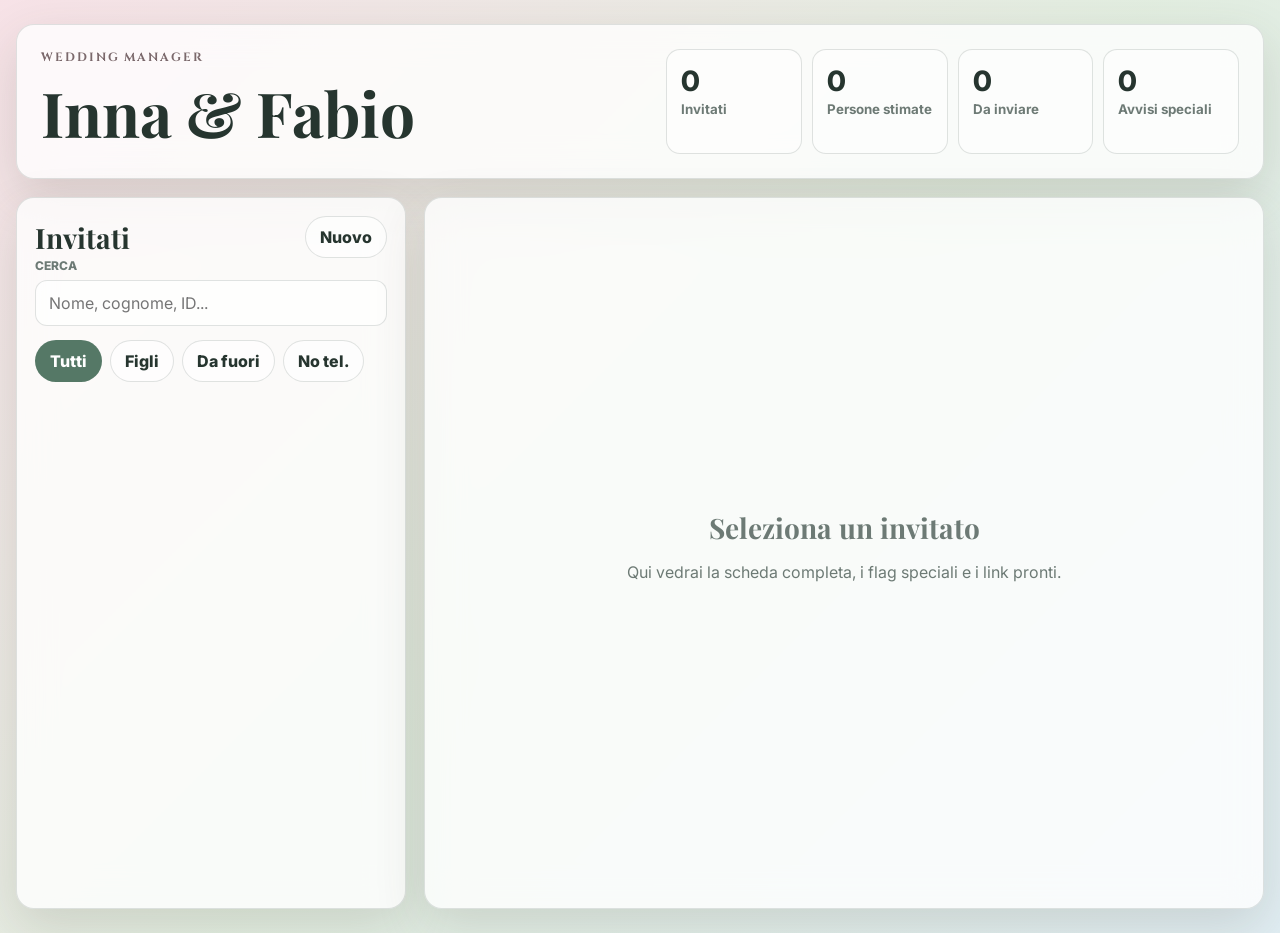
==== manager.html @ 16d44a36 "Add files via upload" ====
<!DOCTYPE html>
<html lang="it">
<head>
  <meta charset="UTF-8">
  <meta name="viewport" content="width=device-width, initial-scale=1.0">
  <title>Wedding Manager</title>
  <meta name="theme-color" content="#f6dfe6">
  <meta name="apple-mobile-web-app-capable" content="yes">
  <meta name="apple-mobile-web-app-title" content="Wedding Manager">
  <link rel="manifest" href="manager.webmanifest">
  <link rel="apple-touch-icon" href="manager/icons/icon-192.png">
  <link href="https://fonts.googleapis.com/css2?family=Cinzel:wght@500;600;700&family=Inter:wght@400;500;600;700&family=Playfair+Display:wght@700;800&display=swap" rel="stylesheet">
  <link rel="stylesheet" href="manager/manager.css?v=6">
</head>
<body>
  <main class="manager-shell">
    <section class="topbar" aria-label="Riepilogo">
      <div>
        <p class="eyebrow">Wedding Manager</p>
        <h1>Inna & Fabio</h1>
      </div>
      <div class="summary-grid">
        <article>
          <span id="metric-total">0</span>
          <small>Invitati</small>
        </article>
        <article>
          <span id="metric-people">0</span>
          <small>Persone stimate</small>
        </article>
        <article>
          <span id="metric-to-send">0</span>
          <small>Da inviare</small>
        </article>
        <article>
          <span id="metric-flags">0</span>
          <small>Avvisi speciali</small>
        </article>
      </div>
    </section>

    <section class="workspace">
      <aside class="guest-list-panel" aria-label="Lista invitati">
        <div class="panel-heading">
          <h2>Invitati</h2>
          <button type="button" class="soft-button" id="add-guest-button">Nuovo</button>
        </div>

        <label class="search-field">
          <span>Cerca</span>
          <input id="search-input" type="search" placeholder="Nome, cognome, ID...">
        </label>

        <div class="filter-row" aria-label="Filtri">
          <button type="button" class="filter-pill active" data-filter="all">Tutti</button>
          <button type="button" class="filter-pill" data-filter="children">Figli</button>
          <button type="button" class="filter-pill" data-filter="travel">Da fuori</button>
          <button type="button" class="filter-pill" data-filter="missing-phone">No tel.</button>
        </div>

        <div id="guest-list" class="guest-list"></div>
      </aside>

      <section class="editor-panel" aria-label="Scheda invitato">
        <div class="empty-state" id="empty-state">
          <h2>Seleziona un invitato</h2>
          <p>Qui vedrai la scheda completa, i flag speciali e i link pronti.</p>
        </div>

        <form id="guest-form" class="guest-form hidden">
          <div class="editor-head">
            <div>
              <p class="eyebrow" id="guest-id-label">ID</p>
              <h2 id="guest-title">Invitato</h2>
            </div>
            <div class="head-actions">
              <span class="save-status" id="save-status">Salvato in locale</span>
              <button type="button" class="soft-button" id="export-backup-button">Esporta backup</button>
              <button type="button" class="soft-button" id="import-backup-button">Importa backup</button>
              <input class="hidden-file-input" id="import-backup-input" type="file" accept="application/json,.json">
              <button type="button" class="soft-button" id="copy-link-button">Copia link</button>
              <button type="button" class="danger-button" id="delete-guest-button">Elimina</button>
              <button type="button" class="primary-button" id="save-button">Salva</button>
            </div>
          </div>

          <div class="form-grid">
            <div class="field-pair">
              <label>
                <span>Nome</span>
                <input name="name" autocomplete="off">
              </label>

              <label>
                <span>Cognome</span>
                <input name="surname" autocomplete="off">
              </label>
            </div>

            <label>
              <span>Lingua</span>
              <select name="language">
                <option>Italiano</option>
                <option>English</option>
                <option>Українська</option>
              </select>
            </label>

            <label>
              <span>Appartenenza</span>
              <select name="side">
                <option>Fabio</option>
                <option>Inna</option>
                <option>Entrambi</option>
              </select>
            </label>

            <label>
              <span>Parentela / gruppo</span>
              <select name="relation" id="relation-select"></select>
            </label>

            <label class="phone-field">
              <span>Telefono</span>
              <div class="phone-combo">
                <select name="phonePrefix" id="phone-prefix-select" aria-label="Prefisso telefonico"></select>
                <input name="phoneNumber" inputmode="tel" placeholder="3331234567">
              </div>
            </label>

            <label>
              <span>Email <em>opzionale</em></span>
              <input name="email" type="email" autocomplete="email" placeholder="nome@email.com">
            </label>

            <div class="companion-picker">
              <span>Accompagnatori</span>
              <div class="companion-options">
                <label>
                  <input type="checkbox" name="companionHusband">
                  <span>Marito</span>
                </label>
                <label>
                  <input type="checkbox" name="companionWife">
                  <span>Moglie</span>
                </label>
                <label>
                  <input type="checkbox" name="companionChild1">
                  <span>Figlio/a</span>
                </label>
                <label>
                  <input type="checkbox" name="companionChild2">
                  <span>Figlio/a</span>
                </label>
                <label>
                  <input type="checkbox" name="companionChild3">
                  <span>Figlio/a</span>
                </label>
              </div>
            </div>

            <label>
              <span>Tavolo</span>
              <input name="table" autocomplete="off">
            </label>

            <label>
              <span>Stato invio</span>
              <select name="sendStatus">
                <option>Da inviare</option>
                <option>Inviato</option>
                <option>Sollecitare</option>
                <option>Non inviare</option>
              </select>
            </label>

            <label>
              <span>RSVP</span>
              <select name="rsvpStatus">
                <option>In attesa</option>
                <option>Sì</option>
                <option>No</option>
              </select>
            </label>
          </div>

          <div class="toggle-grid">
            <label class="switch-card">
              <input type="checkbox" name="hasChildren">
              <span>
                <strong>Ha figli?</strong>
                <small>Mostra avviso adults-only nella sezione RSVP.</small>
              </span>
            </label>

            <label class="switch-card">
              <input type="checkbox" name="travelsFromAway">
              <span>
                <strong>Ospite da fuori?</strong>
                <small>Mostra avviso presenza/regalo nella sezione Un pensiero.</small>
              </span>
            </label>
          </div>

          <label class="notes-field">
            <span>Note interne</span>
            <textarea name="notes" rows="3"></textarea>
          </label>

          <div class="link-box">
            <div>
              <span>Link invito personale</span>
              <a id="invite-link" target="_blank" rel="noopener noreferrer"></a>
            </div>
            <button type="button" class="soft-button" id="open-invite-button">Apri</button>
          </div>

          <div class="message-box">
            <div class="message-head">
              <span>Frase WhatsApp</span>
              <button type="button" class="soft-button" id="copy-message-button">Copia frase</button>
            </div>
            <textarea id="whatsapp-message" rows="5" readonly></textarea>
          </div>
        </form>
      </section>
    </section>
  </main>

  <script src="manager/manager-data.js?v=1"></script>
  <script src="manager/phone-prefixes.js?v=1"></script>
  <script src="manager/manager.js?v=8"></script>
  <script>
    if ("serviceWorker" in navigator) {
      window.addEventListener("load", () => {
        navigator.serviceWorker.register("manager-sw.js").catch(() => {});
      });
    }
  </script>
</body>
</html>
---- manager/manager.css ----
:root {
  --ink: #26352f;
  --muted: #6d7a75;
  --line: rgba(67, 83, 77, 0.16);
  --rose: #f6dfe6;
  --sage: #dcebdd;
  --sky: #dcecf4;
  --cream: #fffaf0;
  --white: rgba(255, 255, 255, 0.78);
  --shadow: 0 18px 50px rgba(72, 67, 54, 0.16);
}

* {
  box-sizing: border-box;
}

body {
  margin: 0;
  min-height: 100vh;
  color: var(--ink);
  font-family: "Inter", system-ui, sans-serif;
  background:
    linear-gradient(135deg, rgba(246, 223, 230, 0.88), rgba(220, 235, 221, 0.82) 52%, rgba(220, 236, 244, 0.86)),
    var(--cream);
}

button,
input,
select,
textarea {
  font: inherit;
}

button {
  cursor: pointer;
}

.manager-shell {
  width: min(1480px, calc(100% - 32px));
  margin: 0 auto;
  padding: 24px 0;
}

.topbar {
  display: grid;
  grid-template-columns: 1fr minmax(520px, 0.95fr);
  gap: 22px;
  align-items: stretch;
  margin-bottom: 18px;
}

.topbar,
.guest-list-panel,
.editor-panel {
  border: 1px solid var(--line);
  background: var(--white);
  box-shadow: var(--shadow);
  backdrop-filter: blur(18px);
}

.topbar {
  border-radius: 18px;
  padding: 24px;
}

.eyebrow {
  margin: 0 0 6px;
  color: #7b696c;
  font-family: "Cinzel", serif;
  font-size: 12px;
  font-weight: 700;
  letter-spacing: 0.16em;
  text-transform: uppercase;
}

h1,
h2 {
  margin: 0;
  font-family: "Playfair Display", serif;
}

h1 {
  font-size: clamp(34px, 5vw, 62px);
}

h2 {
  font-size: 28px;
}

.summary-grid {
  display: grid;
  grid-template-columns: repeat(4, minmax(0, 1fr));
  gap: 10px;
}

.summary-grid article {
  min-height: 88px;
  padding: 14px;
  border: 1px solid var(--line);
  border-radius: 14px;
  background: rgba(255,255,255,0.48);
}

.summary-grid span {
  display: block;
  font-size: 28px;
  font-weight: 800;
}

.summary-grid small {
  color: var(--muted);
  font-weight: 700;
}

.workspace {
  display: grid;
  grid-template-columns: minmax(320px, 390px) 1fr;
  gap: 18px;
  min-height: calc(100vh - 188px);
}

.guest-list-panel,
.editor-panel {
  border-radius: 18px;
  overflow: hidden;
}

.guest-list-panel {
  padding: 18px;
}

.panel-heading,
.editor-head,
.message-head,
.head-actions {
  display: flex;
  align-items: center;
  justify-content: space-between;
  gap: 12px;
}

.search-field,
.guest-form label {
  display: grid;
  gap: 7px;
}

.search-field span,
.guest-form label span,
.companion-picker > span,
.link-box span,
.message-head span {
  color: var(--muted);
  font-size: 12px;
  font-weight: 800;
  text-transform: uppercase;
}

input,
select,
textarea {
  width: 100%;
  border: 1px solid var(--line);
  border-radius: 12px;
  padding: 12px 13px;
  color: var(--ink);
  background: rgba(255,255,255,0.68);
  outline: none;
}

textarea {
  resize: vertical;
}

input:focus,
select:focus,
textarea:focus {
  border-color: rgba(63, 112, 91, 0.48);
  box-shadow: 0 0 0 4px rgba(119, 164, 139, 0.15);
}

.filter-row {
  display: flex;
  gap: 8px;
  flex-wrap: wrap;
  margin: 14px 0;
}

.filter-pill,
.soft-button,
.primary-button,
.danger-button {
  border: 1px solid var(--line);
  border-radius: 999px;
  padding: 10px 14px;
  font-weight: 800;
}

.filter-pill,
.soft-button,
.danger-button {
  color: var(--ink);
  background: rgba(255,255,255,0.58);
}

.filter-pill.active,
.primary-button {
  border-color: transparent;
  color: #fff;
  background: #557866;
}

.save-status {
  align-self: center;
  color: #557866;
  font-size: 12px;
  font-weight: 900;
  white-space: nowrap;
  transition: opacity 0.2s ease, transform 0.2s ease;
}

.save-status.flash {
  transform: translateY(-1px);
  color: #8b5b68;
}

.danger-button {
  color: #8b3d4d;
  background: rgba(246, 223, 230, 0.68);
}

.guest-list {
  display: grid;
  gap: 9px;
  max-height: calc(100vh - 330px);
  overflow: auto;
  padding-right: 4px;
}

.guest-row {
  display: grid;
  grid-template-columns: 1fr auto;
  gap: 10px;
  width: 100%;
  padding: 13px;
  border: 1px solid var(--line);
  border-radius: 14px;
  text-align: left;
  background: rgba(255,255,255,0.54);
  transition: transform 0.16s ease, border-color 0.16s ease, box-shadow 0.16s ease;
}

.guest-row.side-fabio {
  background: rgba(220, 236, 244, 0.84);
}

.guest-row.side-inna {
  background: rgba(246, 223, 230, 0.84);
}

.guest-row.side-both {
  background: rgba(250, 239, 188, 0.86);
}

.guest-row:hover {
  transform: translateY(-1px);
}

.guest-row.active {
  border-color: rgba(85, 120, 102, 0.72);
  box-shadow: inset 0 0 0 2px rgba(85, 120, 102, 0.18), 0 10px 28px rgba(72, 67, 54, 0.12);
}

.guest-row strong {
  display: block;
  margin-bottom: 3px;
}

.guest-row small {
  color: var(--muted);
}

.badge-stack {
  display: flex;
  gap: 5px;
  align-items: start;
}

.badge {
  border-radius: 999px;
  padding: 4px 7px;
  font-size: 11px;
  font-weight: 900;
  background: var(--sky);
}

.badge.warn {
  background: var(--rose);
}

.badge.travel {
  background: var(--sage);
}

.editor-panel {
  padding: 22px;
}

.empty-state {
  min-height: 100%;
  display: grid;
  place-content: center;
  text-align: center;
  color: var(--muted);
}

.hidden {
  display: none !important;
}

.hidden-file-input {
  position: absolute;
  width: 1px;
  height: 1px;
  opacity: 0;
  pointer-events: none;
}

.guest-form {
  display: grid;
  gap: 18px;
}

.editor-head {
  padding-bottom: 16px;
  border-bottom: 1px solid var(--line);
}

.form-grid {
  display: grid;
  grid-template-columns: repeat(2, minmax(0, 1fr));
  gap: 14px;
}

.field-pair {
  grid-column: 1 / -1;
  display: grid;
  grid-template-columns: repeat(2, minmax(0, 1fr));
  gap: 14px;
}

.phone-combo {
  display: grid;
  grid-template-columns: minmax(165px, 0.72fr) minmax(0, 1fr);
  gap: 9px;
}

.companion-picker {
  grid-column: 1 / -1;
  display: grid;
  gap: 9px;
}

.companion-options {
  display: grid;
  grid-template-columns: repeat(5, minmax(116px, 1fr));
  gap: 9px;
}

.companion-options label {
  display: flex;
  align-items: center;
  gap: 9px;
  min-height: 48px;
  padding: 11px 12px;
  border: 1px solid var(--line);
  border-radius: 12px;
  background: rgba(255,255,255,0.58);
}

.companion-options input {
  width: 18px;
  height: 18px;
  accent-color: #557866;
}

.companion-options label span {
  color: var(--ink);
  font-size: 14px;
  font-weight: 800;
  text-transform: none;
}

.guest-form label em {
  color: #9a908c;
  font-style: normal;
  font-weight: 700;
  text-transform: none;
}

.toggle-grid {
  display: grid;
  grid-template-columns: repeat(2, minmax(0, 1fr));
  gap: 14px;
}

.switch-card {
  grid-template-columns: auto 1fr;
  align-items: center;
  padding: 14px;
  border: 1px solid var(--line);
  border-radius: 14px;
  background: rgba(255,255,255,0.54);
}

.switch-card input {
  width: 22px;
  height: 22px;
}

.switch-card strong {
  display: block;
  margin-bottom: 4px;
}

.switch-card small {
  color: var(--muted);
}

.notes-field {
  display: grid;
}

.link-box,
.message-box {
  border: 1px solid var(--line);
  border-radius: 16px;
  padding: 16px;
  background: rgba(255,255,255,0.48);
}

.link-box {
  display: grid;
  grid-template-columns: 1fr auto;
  align-items: center;
  gap: 12px;
}

.link-box a {
  display: block;
  max-width: 100%;
  margin-top: 5px;
  color: #355f4b;
  overflow-wrap: anywhere;
  font-weight: 700;
}

#whatsapp-message {
  margin-top: 10px;
  min-height: 132px;
}

@media (max-width: 980px) {
  .topbar,
  .workspace {
    grid-template-columns: 1fr;
  }

  .summary-grid {
    grid-template-columns: repeat(2, minmax(0, 1fr));
  }

  .guest-list {
    max-height: 360px;
  }
}

@media (max-width: 620px) {
  .manager-shell {
    width: min(100% - 18px, 1480px);
    padding: 10px 0;
  }

  .topbar,
  .guest-list-panel,
  .editor-panel {
    border-radius: 14px;
  }

  .topbar {
    padding: 18px;
  }

  .form-grid,
  .toggle-grid,
  .field-pair,
  .phone-combo,
  .companion-options {
    grid-template-columns: 1fr;
  }

  .editor-head,
  .head-actions {
    align-items: stretch;
    flex-direction: column;
  }

  .link-box {
    grid-template-columns: 1fr;
  }
}
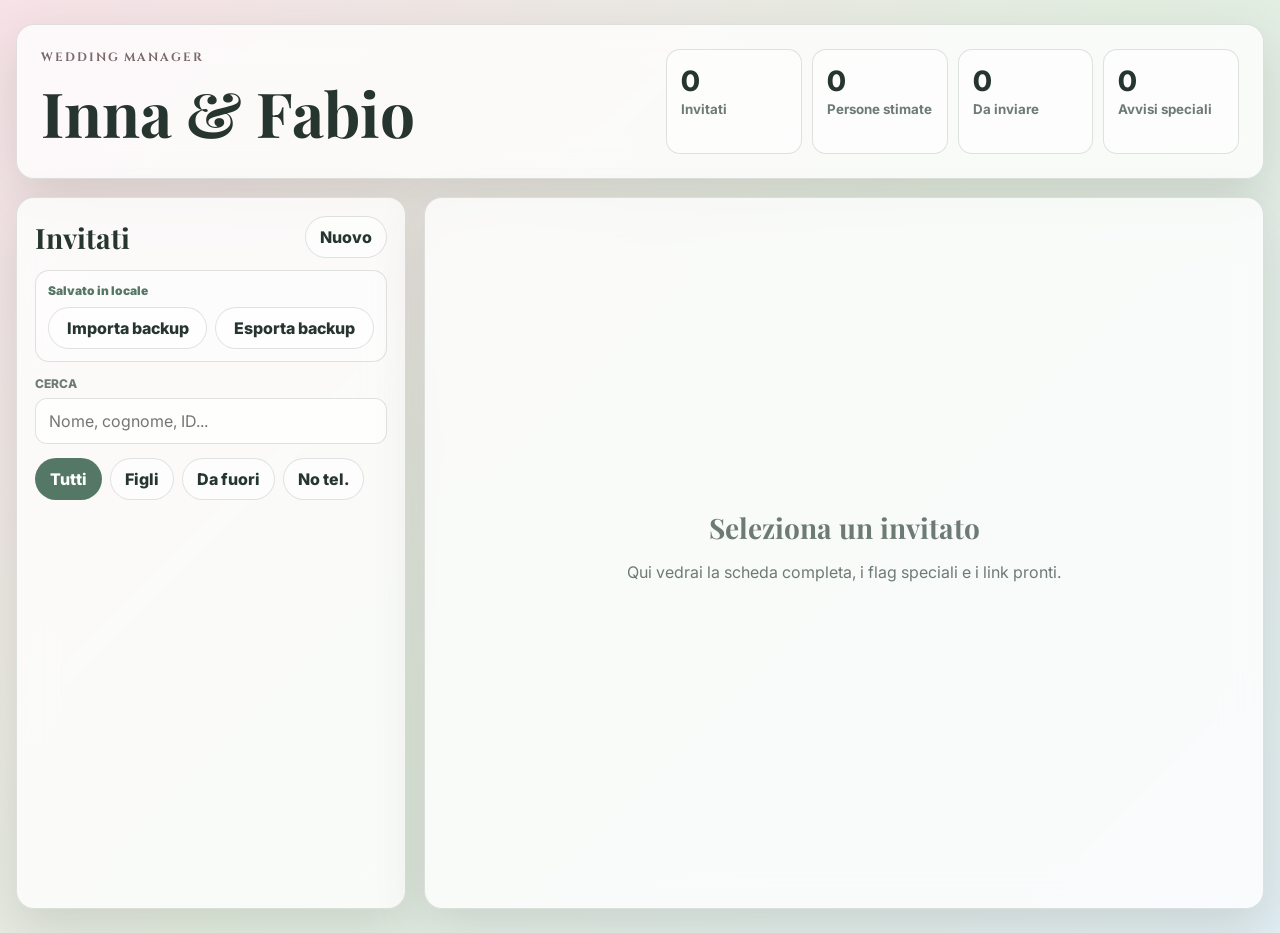
==== commit 12a6bc15: "Add files via upload" ====
--- a/manager.html
+++ b/manager.html
@@ -10,7 +10,7 @@
   <link rel="manifest" href="manager.webmanifest">
   <link rel="apple-touch-icon" href="manager/icons/icon-192.png">
   <link href="https://fonts.googleapis.com/css2?family=Cinzel:wght@500;600;700&family=Inter:wght@400;500;600;700&family=Playfair+Display:wght@700;800&display=swap" rel="stylesheet">
-  <link rel="stylesheet" href="manager/manager.css?v=6">
+  <link rel="stylesheet" href="manager/manager.css?v=7">
 </head>
 <body>
   <main class="manager-shell">
@@ -46,6 +46,15 @@
           <button type="button" class="soft-button" id="add-guest-button">Nuovo</button>
         </div>
 
+        <div class="data-actions" aria-label="Backup dati">
+          <span class="save-status" id="save-status">Salvato in locale</span>
+          <div>
+            <button type="button" class="soft-button" id="import-backup-button">Importa backup</button>
+            <button type="button" class="soft-button" id="export-backup-button">Esporta backup</button>
+          </div>
+          <input class="hidden-file-input" id="import-backup-input" type="file" accept="application/json,.json">
+        </div>
+
         <label class="search-field">
           <span>Cerca</span>
           <input id="search-input" type="search" placeholder="Nome, cognome, ID...">
@@ -74,10 +83,6 @@
               <h2 id="guest-title">Invitato</h2>
             </div>
             <div class="head-actions">
-              <span class="save-status" id="save-status">Salvato in locale</span>
-              <button type="button" class="soft-button" id="export-backup-button">Esporta backup</button>
-              <button type="button" class="soft-button" id="import-backup-button">Importa backup</button>
-              <input class="hidden-file-input" id="import-backup-input" type="file" accept="application/json,.json">
               <button type="button" class="soft-button" id="copy-link-button">Copia link</button>
               <button type="button" class="danger-button" id="delete-guest-button">Elimina</button>
               <button type="button" class="primary-button" id="save-button">Salva</button>
@@ -229,7 +234,7 @@
 
   <script src="manager/manager-data.js?v=1"></script>
   <script src="manager/phone-prefixes.js?v=1"></script>
-  <script src="manager/manager.js?v=8"></script>
+  <script src="manager/manager.js?v=9"></script>
   <script>
     if ("serviceWorker" in navigator) {
       window.addEventListener("load", () => {
--- a/manager/manager.css
+++ b/manager/manager.css
@@ -224,6 +224,26 @@
   color: #8b5b68;
 }
 
+.data-actions {
+  display: grid;
+  gap: 9px;
+  margin: 12px 0 14px;
+  padding: 12px;
+  border: 1px solid var(--line);
+  border-radius: 14px;
+  background: rgba(255,255,255,0.42);
+}
+
+.data-actions > div {
+  display: grid;
+  grid-template-columns: repeat(2, minmax(0, 1fr));
+  gap: 8px;
+}
+
+.data-actions .soft-button {
+  width: 100%;
+}
+
 .danger-button {
   color: #8b3d4d;
   background: rgba(246, 223, 230, 0.68);
@@ -505,6 +525,10 @@
     flex-direction: column;
   }
 
+  .data-actions > div {
+    grid-template-columns: 1fr;
+  }
+
   .link-box {
     grid-template-columns: 1fr;
   }
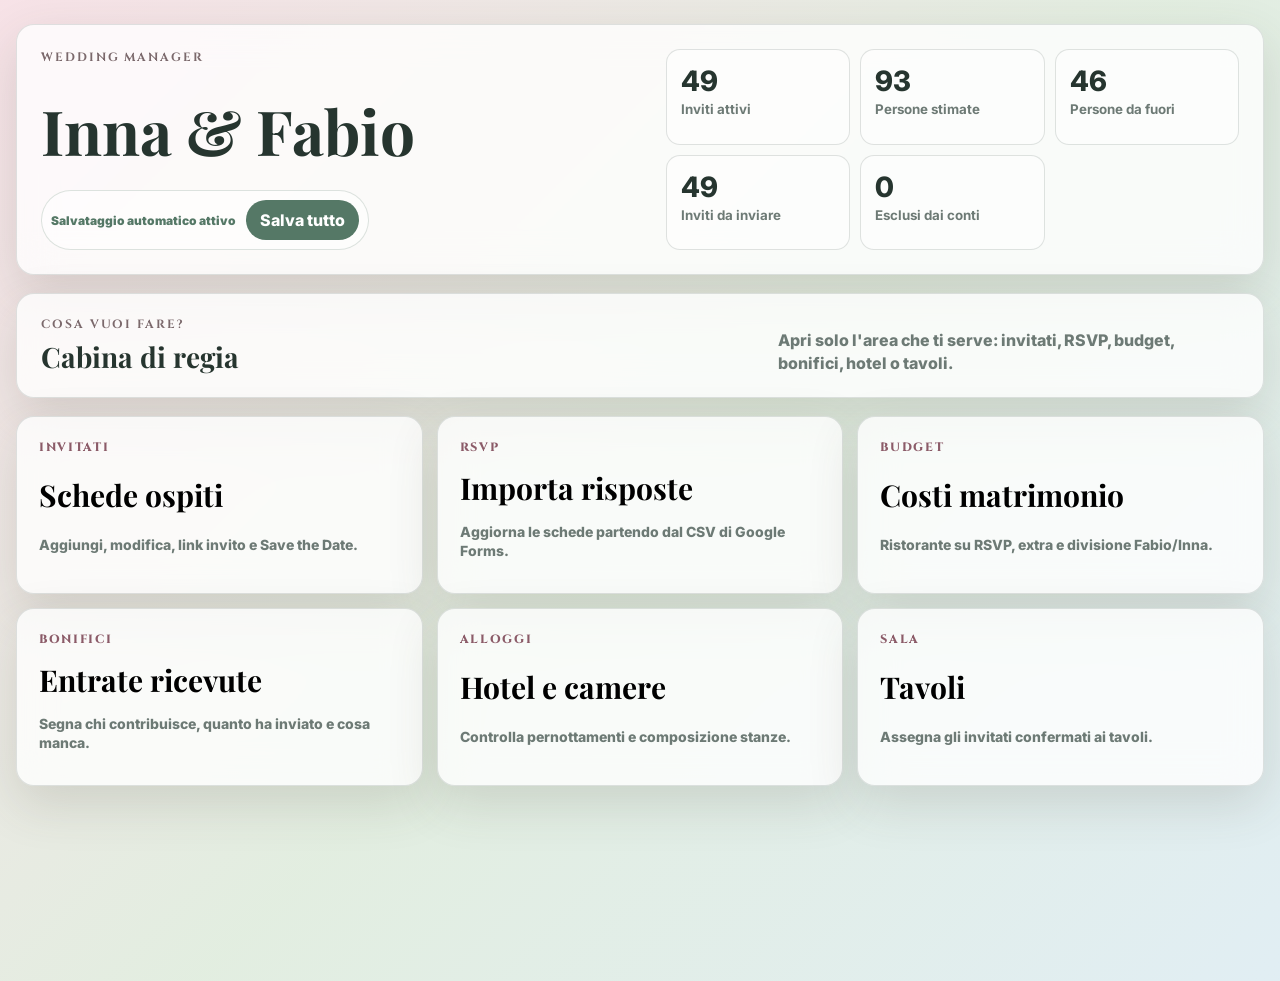
==== commit bdf9183d: "Update RSVP invite links and import handling" ====
--- a/manager.html
+++ b/manager.html
@@ -10,36 +10,87 @@
   <link rel="manifest" href="manager.webmanifest">
   <link rel="apple-touch-icon" href="manager/icons/icon-192.png">
   <link href="https://fonts.googleapis.com/css2?family=Cinzel:wght@500;600;700&family=Inter:wght@400;500;600;700&family=Playfair+Display:wght@700;800&display=swap" rel="stylesheet">
-  <link rel="stylesheet" href="manager/manager.css?v=7">
+  <link rel="stylesheet" href="manager/manager.css?v=30">
 </head>
 <body>
   <main class="manager-shell">
     <section class="topbar" aria-label="Riepilogo">
-      <div>
+      <div class="topbar-title">
         <p class="eyebrow">Wedding Manager</p>
         <h1>Inna & Fabio</h1>
+        <div class="global-save-panel" aria-live="polite">
+          <span id="global-save-status">Salvataggio automatico attivo</span>
+          <button type="button" class="primary-button" id="global-save-button">Salva tutto</button>
+        </div>
       </div>
       <div class="summary-grid">
         <article>
           <span id="metric-total">0</span>
-          <small>Invitati</small>
+          <small>Inviti attivi</small>
         </article>
         <article>
           <span id="metric-people">0</span>
           <small>Persone stimate</small>
         </article>
         <article>
-          <span id="metric-to-send">0</span>
-          <small>Da inviare</small>
+          <span id="metric-travel">0</span>
+          <small>Persone da fuori</small>
         </article>
         <article>
-          <span id="metric-flags">0</span>
-          <small>Avvisi speciali</small>
+          <span id="metric-to-send">0</span>
+          <small>Inviti da inviare</small>
         </article>
-      </div>
-    </section>
-
-    <section class="workspace">
+        <article>
+          <span id="metric-likely-not">0</span>
+          <small>Esclusi dai conti</small>
+        </article>
+      </div>
+    </section>
+
+    <section class="dashboard-panel" id="manager-dashboard" aria-label="Home Wedding Manager">
+      <div class="dashboard-head">
+        <div>
+          <p class="eyebrow">Cosa vuoi fare?</p>
+          <h2>Cabina di regia</h2>
+        </div>
+        <p>Apri solo l'area che ti serve: invitati, RSVP, budget, bonifici, hotel o tavoli.</p>
+      </div>
+
+      <div class="dashboard-grid">
+        <button type="button" class="dashboard-card" data-dashboard-action="guests">
+          <span>Invitati</span>
+          <strong>Schede ospiti</strong>
+          <small>Aggiungi, modifica, link invito e Save the Date.</small>
+        </button>
+        <button type="button" class="dashboard-card" data-dashboard-action="rsvp">
+          <span>RSVP</span>
+          <strong>Importa risposte</strong>
+          <small>Aggiorna le schede partendo dal CSV di Google Forms.</small>
+        </button>
+        <button type="button" class="dashboard-card" data-dashboard-action="costs">
+          <span>Budget</span>
+          <strong>Costi matrimonio</strong>
+          <small>Ristorante su RSVP, extra e divisione Fabio/Inna.</small>
+        </button>
+        <button type="button" class="dashboard-card" data-dashboard-action="transfers">
+          <span>Bonifici</span>
+          <strong>Entrate ricevute</strong>
+          <small>Segna chi contribuisce, quanto ha inviato e cosa manca.</small>
+        </button>
+        <button type="button" class="dashboard-card" data-dashboard-action="hotel">
+          <span>Alloggi</span>
+          <strong>Hotel e camere</strong>
+          <small>Controlla pernottamenti e composizione stanze.</small>
+        </button>
+        <button type="button" class="dashboard-card" data-dashboard-action="tables">
+          <span>Sala</span>
+          <strong>Tavoli</strong>
+          <small>Assegna gli invitati confermati ai tavoli.</small>
+        </button>
+      </div>
+    </section>
+
+    <section class="workspace hidden" id="manager-workspace">
       <aside class="guest-list-panel" aria-label="Lista invitati">
         <div class="panel-heading">
           <h2>Invitati</h2>
@@ -49,10 +100,17 @@
         <div class="data-actions" aria-label="Backup dati">
           <span class="save-status" id="save-status">Salvato in locale</span>
           <div>
+            <button type="button" class="soft-button" id="dashboard-home-button">Home</button>
+            <button type="button" class="soft-button" id="hotel-planner-button">Hotel</button>
+            <button type="button" class="primary-button important-button" id="cost-planner-button">Costi</button>
+            <button type="button" class="primary-button money-button" id="transfer-planner-button">Bonifici</button>
+            <button type="button" class="primary-button table-button" id="table-planner-button">Tavoli</button>
+            <button type="button" class="primary-button rsvp-button" id="import-rsvp-button">Importa RSVP</button>
             <button type="button" class="soft-button" id="import-backup-button">Importa backup</button>
             <button type="button" class="soft-button" id="export-backup-button">Esporta backup</button>
           </div>
           <input class="hidden-file-input" id="import-backup-input" type="file" accept="application/json,.json">
+          <input class="hidden-file-input" id="import-rsvp-input" type="file" accept=".csv,.tsv,.txt,text/csv,text/tab-separated-values">
         </div>
 
         <label class="search-field">
@@ -64,6 +122,11 @@
           <button type="button" class="filter-pill active" data-filter="all">Tutti</button>
           <button type="button" class="filter-pill" data-filter="children">Figli</button>
           <button type="button" class="filter-pill" data-filter="travel">Da fuori</button>
+          <button type="button" class="filter-pill" data-filter="save-date-pending">STD no</button>
+          <button type="button" class="filter-pill" data-filter="save-date-follow-up">Solleciti</button>
+          <button type="button" class="filter-pill" data-filter="rsvp-review">RSVP check</button>
+          <button type="button" class="filter-pill" data-filter="likely-not-attending">Prob. no</button>
+          <button type="button" class="filter-pill" data-filter="excluded">Esclusi</button>
           <button type="button" class="filter-pill" data-filter="missing-phone">No tel.</button>
         </div>
 
@@ -187,7 +250,75 @@
                 <option>No</option>
               </select>
             </label>
-          </div>
+
+            <label class="switch-card compact-switch">
+              <input type="checkbox" name="rsvpReviewRequired">
+              <span>
+                <strong>Verifica RSVP</strong>
+                <small>Risposta diversa dalla scheda o da controllare.</small>
+              </span>
+            </label>
+
+            <label class="switch-card compact-switch">
+              <input type="checkbox" name="likelyNotAttending">
+              <span>
+                <strong>Probabile assente</strong>
+                <small>Segnalo che probabilmente non verrà, senza cambiare l'RSVP ufficiale.</small>
+              </span>
+            </label>
+
+            <label class="switch-card compact-switch">
+              <input type="checkbox" name="excludedFromCounts">
+              <span>
+                <strong>Escludi dai conteggi</strong>
+                <small>Non conta in pax, costi e tavoli. La scheda resta salvata.</small>
+              </span>
+            </label>
+          </div>
+
+          <section class="save-date-panel" aria-label="Save the Date WhatsApp">
+            <div class="save-date-head">
+              <div>
+                <span>Save the Date</span>
+                <strong id="save-date-language">Lingua</strong>
+              </div>
+              <button type="button" class="primary-button" id="save-date-whatsapp-button">Prepara WhatsApp</button>
+            </div>
+
+            <div class="save-date-actions">
+              <button type="button" class="soft-button" id="save-date-share-image-button">Condividi link</button>
+              <button type="button" class="soft-button" id="save-date-open-image-button">Apri scratch</button>
+              <button type="button" class="soft-button" id="save-date-copy-message-button">Copia testo</button>
+            </div>
+
+            <div class="save-date-preview">
+              <img id="save-date-image-preview" alt="Anteprima Save the Date">
+              <div>
+                <span>File immagine</span>
+                <a id="save-date-image-link" target="_blank" rel="noopener noreferrer"></a>
+                <small>Il pulsante prepara WhatsApp con il link scratch nella lingua selezionata.</small>
+              </div>
+            </div>
+
+            <div class="save-date-status">
+              <label>
+                <input type="checkbox" name="saveDateSent">
+                <span>Inviato</span>
+              </label>
+              <label>
+                <input type="checkbox" name="saveDateViewed">
+                <span>Visionato</span>
+              </label>
+              <label>
+                <input type="checkbox" name="saveDateReplied">
+                <span>Risposto</span>
+              </label>
+              <label>
+                <input type="checkbox" name="saveDateFollowUp">
+                <span>Da sollecitare</span>
+              </label>
+            </div>
+          </section>
 
           <div class="toggle-grid">
             <label class="switch-card">
@@ -205,6 +336,32 @@
                 <small>Mostra avviso presenza/regalo nella sezione Un pensiero.</small>
               </span>
             </label>
+
+            <label class="switch-card">
+              <input type="checkbox" name="needsAccommodation">
+              <span>
+                <strong>Vuole info camere venue?</strong>
+                <small>Da usare se l'ospite vuole dettagli per prenotare nella struttura.</small>
+              </span>
+            </label>
+          </div>
+
+          <div class="stay-picker">
+            <span>Notti richieste / da verificare</span>
+            <div class="stay-options">
+              <label>
+                <input type="checkbox" name="hotelBefore">
+                <span>Giorno prima</span>
+              </label>
+              <label>
+                <input type="checkbox" name="hotelWedding">
+                <span>Giorno matrimonio</span>
+              </label>
+              <label>
+                <input type="checkbox" name="hotelAfter">
+                <span>Giorno dopo</span>
+              </label>
+            </div>
           </div>
 
           <label class="notes-field">
@@ -232,11 +389,202 @@
     </section>
   </main>
 
-  <script src="manager/manager-data.js?v=1"></script>
+  <div class="hotel-modal hidden" id="hotel-modal" role="dialog" aria-modal="true" aria-labelledby="hotel-title">
+    <div class="hotel-backdrop" id="hotel-close-backdrop"></div>
+    <section class="hotel-panel">
+      <div class="hotel-head">
+        <div>
+          <p class="eyebrow">Wedding Manager</p>
+          <h2 id="hotel-title">Hotel e camere</h2>
+        </div>
+        <button type="button" class="soft-button" id="hotel-close-button">Chiudi</button>
+      </div>
+      <p class="hotel-note">Gli ospiti da fuori sono una cosa; chi desidera informazioni sulle camere nella venue e le notti richieste sono un'altra. Usa questa schermata come resoconto operativo prima di girare contatto e mail per le prenotazioni.</p>
+      <div class="hotel-overview" id="hotel-overview"></div>
+      <div class="hotel-grid" id="hotel-grid"></div>
+    </section>
+  </div>
+
+  <div class="cost-modal hidden" id="cost-modal" role="dialog" aria-modal="true" aria-labelledby="cost-title">
+    <div class="hotel-backdrop" id="cost-close-backdrop"></div>
+    <section class="cost-panel">
+      <div class="hotel-head">
+        <div>
+          <p class="eyebrow">Wedding Manager</p>
+          <h2 id="cost-title">Costi matrimonio</h2>
+        </div>
+        <button type="button" class="soft-button" id="cost-close-button">Chiudi</button>
+      </div>
+
+      <p class="hotel-note">Il ristorante viene calcolato per pax distinguendo massimo teorico, RSVP confermati e invitati ancora da confermare. Gli invitati “Entrambi” vengono divisi al 50% tra Fabio e Inna. Gli extra sono costi fissi e restano divisi secondo la ripartizione indicata.</p>
+
+      <div class="cost-grid">
+        <section class="cost-card">
+          <h3>Ristorante venue</h3>
+          <div class="cost-input-grid">
+            <label>
+              <span>Costo per pax</span>
+              <input id="restaurant-cost-input" type="number" min="0" step="1" inputmode="decimal">
+            </label>
+            <label>
+              <span>Anticipo ristorante venue</span>
+              <input id="restaurant-deposit-cost-input" type="number" min="0" step="1" inputmode="decimal">
+            </label>
+          </div>
+          <div class="cost-table" id="restaurant-cost-table"></div>
+        </section>
+
+        <section class="cost-card">
+          <h3>Costi extra 50/50</h3>
+          <div class="cost-input-grid">
+            <label>
+              <span>Fotografo</span>
+              <input id="photographer-cost-input" type="number" min="0" step="1" inputmode="decimal">
+            </label>
+            <label>
+              <span>Fiori</span>
+              <input id="flowers-cost-input" type="number" min="0" step="1" inputmode="decimal">
+            </label>
+            <label>
+              <span>Auto</span>
+              <input id="car-cost-input" type="number" min="0" step="1" inputmode="decimal">
+            </label>
+            <label>
+              <span>Musica</span>
+              <input id="music-cost-input" type="number" min="0" step="1" inputmode="decimal">
+            </label>
+            <label>
+              <span>Open bar</span>
+              <input id="open-bar-cost-input" type="number" min="0" step="1" inputmode="decimal">
+            </label>
+            <label>
+              <span>Extra buffet</span>
+              <input id="extra-buffet-cost-input" type="number" min="0" step="1" inputmode="decimal">
+            </label>
+            <label>
+              <span>Pre-wedding party</span>
+              <input id="pre-wedding-party-cost-input" type="number" min="0" step="1" inputmode="decimal">
+            </label>
+            <label>
+              <span>Transfer ospiti / taxi extra</span>
+              <input id="bus-cost-input" type="number" min="0" step="1" inputmode="decimal">
+            </label>
+            <label>
+              <span>Bomboniere</span>
+              <input id="favors-cost-input" type="number" min="0" step="1" inputmode="decimal">
+            </label>
+            <label>
+              <span>Allestimenti extra</span>
+              <input id="fireworks-lights-cost-input" type="number" min="0" step="1" inputmode="decimal">
+            </label>
+            <label>
+              <span>Cerimonia (rito simbolico)</span>
+              <input id="symbolic-ceremony-cost-input" type="number" min="0" step="1" inputmode="decimal">
+            </label>
+            <label>
+              <span>SIAE / permessi musica</span>
+              <input id="siae-cost-input" type="number" min="0" step="1" inputmode="decimal">
+            </label>
+            <label>
+              <span>Make-up e hair stylist (Inna)</span>
+              <input id="makeup-hair-cost-input" type="number" min="0" step="1" inputmode="decimal">
+            </label>
+            <label>
+              <span>Abito / sartoria Fabio</span>
+              <input id="fabio-outfit-cost-input" type="number" min="0" step="1" inputmode="decimal">
+            </label>
+            <label>
+              <span>Abito / sartoria Inna</span>
+              <input id="inna-outfit-cost-input" type="number" min="0" step="1" inputmode="decimal">
+            </label>
+            <label>
+              <span>Extra imprevisti</span>
+              <input id="unexpected-extra-cost-input" type="number" min="0" step="1" inputmode="decimal">
+            </label>
+          </div>
+          <div class="cost-table" id="extra-cost-table"></div>
+        </section>
+
+        <section class="cost-card cost-card-wide">
+          <h3>Totale aggiornato</h3>
+          <div class="cost-summary" id="cost-summary"></div>
+        </section>
+      </div>
+    </section>
+  </div>
+
+  <div class="transfer-modal hidden" id="transfer-modal" role="dialog" aria-modal="true" aria-labelledby="transfer-title">
+    <div class="hotel-backdrop" id="transfer-close-backdrop"></div>
+    <section class="transfer-panel">
+      <div class="hotel-head">
+        <div>
+          <p class="eyebrow">Wedding Manager</p>
+          <h2 id="transfer-title">Bonifici e contributi</h2>
+        </div>
+        <button type="button" class="soft-button" id="transfer-close-button">Chiudi</button>
+      </div>
+
+      <div class="transfer-summary" id="transfer-summary"></div>
+      <div class="transfer-progress" aria-hidden="true">
+        <span id="transfer-progress-bar"></span>
+      </div>
+
+      <div class="transfer-tools">
+        <label class="search-field">
+          <span>Cerca</span>
+          <input id="transfer-search-input" type="search" placeholder="Nome, cognome, ID...">
+        </label>
+        <div class="filter-row" aria-label="Filtri bonifici">
+          <button type="button" class="filter-pill active" data-transfer-filter="all">Tutti</button>
+          <button type="button" class="filter-pill" data-transfer-filter="expected">Previsti</button>
+          <button type="button" class="filter-pill" data-transfer-filter="received">Ricevuti</button>
+          <button type="button" class="filter-pill" data-transfer-filter="missing">Mancanti</button>
+        </div>
+      </div>
+
+      <div class="transfer-list" id="transfer-list"></div>
+    </section>
+  </div>
+
+  <div class="table-modal hidden" id="table-modal" role="dialog" aria-modal="true" aria-labelledby="table-title">
+    <div class="hotel-backdrop" id="table-close-backdrop"></div>
+    <section class="table-panel">
+      <div class="hotel-head">
+        <div>
+          <p class="eyebrow">Wedding Manager</p>
+          <h2 id="table-title">Composizione tavoli</h2>
+        </div>
+        <button type="button" class="soft-button" id="table-close-button">Chiudi</button>
+      </div>
+
+      <p class="hotel-note">I tavoli considerano gli RSVP confermati. Se vuoi preparare in anticipo anche chi non ha ancora risposto, attiva “includi in attesa”. Le modifiche salvano il campo Tavolo nella scheda invitato.</p>
+
+      <div class="table-summary" id="table-summary"></div>
+
+      <div class="table-tools">
+        <label class="search-field">
+          <span>Cerca</span>
+          <input id="table-search-input" type="search" placeholder="Nome, cognome, ID, tavolo...">
+        </label>
+        <div class="table-create">
+          <input id="table-name-input" type="text" placeholder="Nuovo tavolo">
+          <button type="button" class="primary-button table-button" id="table-add-button">Aggiungi tavolo</button>
+        </div>
+        <label class="table-toggle">
+          <input id="table-include-pending" type="checkbox" checked>
+          <span>Includi RSVP in attesa</span>
+        </label>
+      </div>
+
+      <div class="table-board" id="table-board"></div>
+    </section>
+  </div>
+
+  <script src="manager/manager-data.js?v=18"></script>
   <script src="manager/phone-prefixes.js?v=1"></script>
-  <script src="manager/manager.js?v=9"></script>
+  <script src="manager/manager.js?v=44"></script>
   <script>
-    if ("serviceWorker" in navigator) {
+    if ("serviceWorker" in navigator && window.location.protocol === "https:") {
       window.addEventListener("load", () => {
         navigator.serviceWorker.register("manager-sw.js").catch(() => {});
       });
--- a/manager/manager.css
+++ b/manager/manager.css
@@ -35,6 +35,11 @@
   cursor: pointer;
 }
 
+button:disabled {
+  cursor: not-allowed;
+  opacity: 0.48;
+}
+
 .manager-shell {
   width: min(1480px, calc(100% - 32px));
   margin: 0 auto;
@@ -61,6 +66,110 @@
 .topbar {
   border-radius: 18px;
   padding: 24px;
+}
+
+.topbar-title {
+  display: grid;
+  align-content: space-between;
+  gap: 18px;
+}
+
+.global-save-panel {
+  display: inline-flex;
+  align-items: center;
+  gap: 10px;
+  width: fit-content;
+  max-width: 100%;
+  padding: 9px;
+  border: 1px solid rgba(85, 120, 102, 0.2);
+  border-radius: 999px;
+  background: rgba(255,255,255,0.5);
+}
+
+.global-save-panel span {
+  color: #557866;
+  font-size: 12px;
+  font-weight: 900;
+  white-space: nowrap;
+}
+
+.global-save-panel .primary-button {
+  padding: 9px 13px;
+}
+
+.dashboard-panel {
+  display: grid;
+  gap: 18px;
+  min-height: calc(100vh - 236px);
+  align-content: start;
+}
+
+.dashboard-head,
+.dashboard-card {
+  border: 1px solid var(--line);
+  background: var(--white);
+  box-shadow: var(--shadow);
+  backdrop-filter: blur(18px);
+}
+
+.dashboard-head {
+  display: grid;
+  grid-template-columns: minmax(0, 0.7fr) minmax(280px, 0.45fr);
+  gap: 20px;
+  align-items: end;
+  border-radius: 18px;
+  padding: 22px 24px;
+}
+
+.dashboard-head p:last-child {
+  margin: 0;
+  color: var(--muted);
+  font-weight: 800;
+  line-height: 1.45;
+}
+
+.dashboard-grid {
+  display: grid;
+  grid-template-columns: repeat(3, minmax(0, 1fr));
+  gap: 14px;
+}
+
+.dashboard-card {
+  display: grid;
+  gap: 8px;
+  min-height: 178px;
+  padding: 22px;
+  border-radius: 18px;
+  text-align: left;
+  transition: transform 0.16s ease, border-color 0.16s ease, box-shadow 0.16s ease;
+}
+
+.dashboard-card:hover {
+  transform: translateY(-2px);
+  border-color: rgba(85, 120, 102, 0.42);
+  box-shadow: 0 20px 58px rgba(72, 67, 54, 0.18);
+}
+
+.dashboard-card span {
+  color: #8b5b68;
+  font-family: "Cinzel", serif;
+  font-size: 12px;
+  font-weight: 800;
+  letter-spacing: 0.14em;
+  text-transform: uppercase;
+}
+
+.dashboard-card strong {
+  font-family: "Playfair Display", serif;
+  font-size: 30px;
+  line-height: 1.05;
+}
+
+.dashboard-card small {
+  color: var(--muted);
+  font-size: 14px;
+  font-weight: 800;
+  line-height: 1.35;
 }
 
 .eyebrow {
@@ -89,7 +198,7 @@
 
 .summary-grid {
   display: grid;
-  grid-template-columns: repeat(4, minmax(0, 1fr));
+  grid-template-columns: repeat(auto-fit, minmax(138px, 1fr));
   gap: 10px;
 }
 
@@ -149,7 +258,9 @@
 .guest-form label span,
 .companion-picker > span,
 .link-box span,
-.message-head span {
+.message-head span,
+.save-date-head span,
+.save-date-preview span {
   color: var(--muted);
   font-size: 12px;
   font-weight: 800;
@@ -244,6 +355,20 @@
   width: 100%;
 }
 
+.data-actions #dashboard-home-button {
+  grid-column: 1 / -1;
+}
+
+.data-actions #hotel-planner-button,
+.data-actions #cost-planner-button,
+.data-actions #transfer-planner-button,
+.data-actions #table-planner-button,
+.data-actions #import-rsvp-button,
+.data-actions #import-backup-button,
+.data-actions #export-backup-button {
+  display: none;
+}
+
 .danger-button {
   color: #8b3d4d;
   background: rgba(246, 223, 230, 0.68);
@@ -322,6 +447,26 @@
   background: var(--sage);
 }
 
+.badge.save-date {
+  color: #fff;
+  background: #557866;
+}
+
+.badge.review {
+  color: #fff;
+  background: #bf7a2a;
+}
+
+.badge.absence {
+  color: #fff;
+  background: #8b5b68;
+}
+
+.badge.excluded {
+  color: #fff;
+  background: #9d2f2f;
+}
+
 .editor-panel {
   padding: 22px;
 }
@@ -381,13 +526,26 @@
   gap: 9px;
 }
 
+.stay-picker {
+  display: grid;
+  gap: 9px;
+}
+
+.stay-picker > span {
+  color: var(--muted);
+  font-size: 12px;
+  font-weight: 800;
+  text-transform: uppercase;
+}
+
 .companion-options {
   display: grid;
   grid-template-columns: repeat(5, minmax(116px, 1fr));
   gap: 9px;
 }
 
-.companion-options label {
+.companion-options label,
+.stay-options label {
   display: flex;
   align-items: center;
   gap: 9px;
@@ -398,17 +556,803 @@
   background: rgba(255,255,255,0.58);
 }
 
-.companion-options input {
+.stay-options {
+  display: grid;
+  grid-template-columns: repeat(3, minmax(0, 1fr));
+  gap: 9px;
+}
+
+.companion-options input,
+.stay-options input,
+.save-date-status input,
+.compact-switch input {
   width: 18px;
   height: 18px;
   accent-color: #557866;
 }
 
-.companion-options label span {
+.companion-options label span,
+.stay-options label span,
+.save-date-status label span {
   color: var(--ink);
   font-size: 14px;
   font-weight: 800;
   text-transform: none;
+}
+
+.compact-switch {
+  min-height: 74px;
+}
+
+.hotel-modal,
+.cost-modal,
+.transfer-modal,
+.table-modal {
+  position: fixed;
+  inset: 0;
+  z-index: 50;
+  display: grid;
+  place-items: center;
+  padding: 22px;
+}
+
+.hotel-backdrop {
+  position: absolute;
+  inset: 0;
+  background: rgba(38, 53, 47, 0.38);
+  backdrop-filter: blur(12px);
+}
+
+.hotel-panel,
+.cost-panel,
+.transfer-panel,
+.table-panel {
+  position: relative;
+  width: min(1240px, 100%);
+  max-height: min(900px, calc(100vh - 44px));
+  overflow: auto;
+  padding: 22px;
+  border: 1px solid rgba(255,255,255,0.46);
+  border-radius: 22px;
+  background:
+    linear-gradient(135deg, rgba(255,250,240,0.96), rgba(246,223,230,0.92) 46%, rgba(220,236,244,0.94));
+  box-shadow: 0 28px 80px rgba(38, 53, 47, 0.28);
+}
+
+.cost-panel {
+  width: min(1120px, 100%);
+}
+
+.transfer-panel {
+  width: min(1280px, 100%);
+}
+
+.table-panel {
+  width: min(1320px, 100%);
+}
+
+.important-button {
+  background: #8b5b68;
+}
+
+.money-button {
+  background: #355f4b;
+}
+
+.rsvp-button {
+  background: #bf7a2a;
+}
+
+.table-button {
+  background: #6a6f91;
+}
+
+.hotel-head,
+.hotel-room-head {
+  display: flex;
+  align-items: center;
+  justify-content: space-between;
+  gap: 14px;
+}
+
+.hotel-note {
+  margin: 10px 0 18px;
+  color: var(--muted);
+  font-weight: 700;
+}
+
+.hotel-grid {
+  display: grid;
+  grid-template-columns: repeat(3, minmax(0, 1fr));
+  align-items: start;
+  gap: 14px;
+}
+
+.hotel-overview {
+  display: grid;
+  grid-template-columns: repeat(3, minmax(0, 1fr));
+  gap: 10px;
+  margin: 0 0 14px;
+}
+
+.hotel-overview article {
+  min-height: 108px;
+  padding: 14px;
+  border: 1px solid var(--line);
+  border-radius: 16px;
+  background: rgba(255,255,255,0.58);
+}
+
+.hotel-overview span {
+  display: block;
+  color: var(--muted);
+  font-size: 12px;
+  font-weight: 900;
+  text-transform: uppercase;
+}
+
+.hotel-overview strong {
+  display: block;
+  margin-top: 6px;
+  font-size: 28px;
+}
+
+.hotel-overview small {
+  display: block;
+  margin-top: 6px;
+  color: var(--muted);
+  font-weight: 800;
+  line-height: 1.35;
+}
+
+.hotel-day {
+  display: grid;
+  align-content: start;
+  gap: 12px;
+  padding: 14px;
+  border: 1px solid var(--line);
+  border-radius: 18px;
+  background: rgba(255,255,255,0.54);
+}
+
+.hotel-day h3 {
+  margin: 0;
+  font-family: "Playfair Display", serif;
+  font-size: 25px;
+}
+
+.hotel-summary {
+  display: grid;
+  grid-template-columns: repeat(2, minmax(0, 1fr));
+  gap: 8px;
+}
+
+.hotel-summary span {
+  display: block;
+  padding: 10px;
+  border: 1px solid var(--line);
+  border-radius: 12px;
+  background: rgba(255,255,255,0.56);
+  font-weight: 900;
+}
+
+.hotel-self-managed {
+  padding: 10px 12px;
+  border: 1px solid rgba(85, 120, 102, 0.18);
+  border-radius: 12px;
+  background: rgba(220, 235, 221, 0.42);
+}
+
+.hotel-self-managed summary {
+  cursor: pointer;
+  color: #557866;
+  font-weight: 900;
+}
+
+.hotel-self-managed p {
+  margin: 8px 0 0;
+  color: var(--muted);
+  font-weight: 800;
+  line-height: 1.4;
+}
+
+.hotel-room-list {
+  display: grid;
+  gap: 9px;
+}
+
+.hotel-room {
+  border: 1px solid rgba(180, 158, 100, 0.34);
+  border-radius: 14px;
+  padding: 11px;
+  background: rgba(255,250,240,0.72);
+}
+
+.hotel-room.manual {
+  background: rgba(220,236,244,0.74);
+}
+
+.hotel-room.single {
+  background: rgba(246,223,230,0.64);
+}
+
+.hotel-room strong {
+  display: block;
+  margin-bottom: 5px;
+}
+
+.hotel-room small {
+  color: var(--muted);
+  font-weight: 800;
+}
+
+.hotel-single-picker {
+  display: grid;
+  gap: 8px;
+  padding: 11px;
+  border: 1px dashed rgba(85, 120, 102, 0.38);
+  border-radius: 14px;
+  background: rgba(255,255,255,0.42);
+}
+
+.hotel-single-picker label {
+  display: flex;
+  align-items: center;
+  gap: 8px;
+  font-weight: 800;
+}
+
+.hotel-single-picker input {
+  width: 18px;
+  height: 18px;
+  accent-color: #557866;
+}
+
+.hotel-empty {
+  margin: 0;
+  color: var(--muted);
+  font-weight: 800;
+}
+
+.cost-grid {
+  display: grid;
+  grid-template-columns: repeat(2, minmax(0, 1fr));
+  gap: 14px;
+}
+
+.cost-card {
+  display: grid;
+  gap: 14px;
+  align-content: start;
+  padding: 16px;
+  border: 1px solid var(--line);
+  border-radius: 18px;
+  background: rgba(255,255,255,0.54);
+}
+
+.cost-card-wide {
+  grid-column: 1 / -1;
+}
+
+.cost-card h3 {
+  margin: 0;
+  font-family: "Playfair Display", serif;
+  font-size: 25px;
+}
+
+.cost-input-grid {
+  display: grid;
+  grid-template-columns: repeat(2, minmax(0, 1fr));
+  gap: 10px;
+}
+
+.cost-input-grid label {
+  display: grid;
+  gap: 7px;
+}
+
+.cost-input-grid span {
+  color: var(--muted);
+  font-size: 12px;
+  font-weight: 800;
+  text-transform: uppercase;
+}
+
+.cost-table,
+.cost-summary {
+  display: grid;
+  gap: 8px;
+}
+
+.cost-scenario-grid {
+  display: grid;
+  grid-template-columns: repeat(3, minmax(0, 1fr));
+  gap: 8px;
+}
+
+.cost-scenario-grid article {
+  display: grid;
+  gap: 5px;
+  min-height: 94px;
+  padding: 12px;
+  border: 1px solid var(--line);
+  border-radius: 12px;
+  background: rgba(235, 242, 232, 0.62);
+}
+
+.cost-scenario-grid span {
+  color: var(--muted);
+  font-size: 11px;
+  font-weight: 900;
+  text-transform: uppercase;
+}
+
+.cost-scenario-grid strong {
+  font-family: "Playfair Display", serif;
+  font-size: 24px;
+}
+
+.cost-scenario-grid small {
+  color: var(--muted);
+  font-weight: 800;
+  line-height: 1.25;
+}
+
+.cost-row,
+.cost-total-row {
+  display: grid;
+  gap: 8px;
+  align-items: center;
+  padding: 10px;
+  border: 1px solid var(--line);
+  border-radius: 12px;
+  background: rgba(255,255,255,0.58);
+}
+
+.cost-row {
+  grid-template-columns: minmax(112px, 1.1fr) repeat(3, minmax(72px, 0.7fr)) minmax(94px, 0.85fr);
+}
+
+.cost-total-row {
+  grid-template-columns: minmax(130px, 1fr) repeat(2, minmax(120px, 0.82fr));
+}
+
+.cost-row.header,
+.cost-total-row.header {
+  color: #557866;
+  background: rgba(220, 235, 221, 0.52);
+}
+
+.cost-row strong,
+.cost-total-row strong {
+  font-weight: 900;
+}
+
+.cost-row span,
+.cost-total-row span {
+  color: var(--muted);
+  font-size: 13px;
+  font-weight: 800;
+}
+
+.cost-row b,
+.cost-total-row b {
+  text-align: right;
+  font-size: 16px;
+}
+
+.transfer-summary {
+  display: grid;
+  grid-template-columns: repeat(4, minmax(0, 1fr));
+  gap: 10px;
+  margin: 18px 0 10px;
+}
+
+.transfer-summary article {
+  min-height: 96px;
+  padding: 15px;
+  border: 1px solid var(--line);
+  border-radius: 16px;
+  background: rgba(255,255,255,0.58);
+}
+
+.transfer-summary span {
+  display: block;
+  color: var(--muted);
+  font-size: 12px;
+  font-weight: 900;
+  text-transform: uppercase;
+}
+
+.transfer-summary strong {
+  display: block;
+  margin-top: 6px;
+  font-size: 27px;
+  line-height: 1.05;
+}
+
+.transfer-summary small {
+  display: block;
+  margin-top: 7px;
+  color: var(--muted);
+  font-weight: 800;
+}
+
+.transfer-progress {
+  height: 16px;
+  overflow: hidden;
+  border: 1px solid rgba(85, 120, 102, 0.24);
+  border-radius: 999px;
+  background: rgba(255,255,255,0.58);
+}
+
+.transfer-progress span {
+  display: block;
+  width: 0%;
+  height: 100%;
+  border-radius: inherit;
+  background: linear-gradient(90deg, #557866, #9b6c7a);
+  transition: width 0.2s ease;
+}
+
+.transfer-tools {
+  display: grid;
+  grid-template-columns: minmax(240px, 0.72fr) 1fr;
+  gap: 14px;
+  align-items: end;
+  margin: 16px 0;
+}
+
+.transfer-list {
+  display: grid;
+  gap: 9px;
+}
+
+.transfer-row,
+.transfer-row.header {
+  display: grid;
+  grid-template-columns: minmax(220px, 1.4fr) minmax(120px, 0.58fr) minmax(120px, 0.58fr) minmax(150px, 0.7fr);
+  gap: 10px;
+  align-items: center;
+  padding: 10px;
+  border: 1px solid var(--line);
+  border-radius: 14px;
+  background: rgba(255,255,255,0.58);
+}
+
+.transfer-row.header {
+  color: #557866;
+  background: rgba(220, 235, 221, 0.52);
+  font-size: 12px;
+  font-weight: 900;
+  text-transform: uppercase;
+}
+
+.transfer-person strong,
+.transfer-status strong {
+  display: block;
+}
+
+.transfer-person small,
+.transfer-status small {
+  display: block;
+  margin-top: 4px;
+  color: var(--muted);
+  font-size: 12px;
+  font-weight: 800;
+}
+
+.transfer-expected {
+  display: flex;
+  align-items: center;
+  gap: 9px;
+  min-height: 46px;
+  padding: 10px 11px;
+  border: 1px solid var(--line);
+  border-radius: 12px;
+  background: rgba(255,255,255,0.5);
+  font-weight: 900;
+}
+
+.transfer-expected input {
+  width: 18px;
+  height: 18px;
+  accent-color: #557866;
+}
+
+.transfer-row input[type="number"],
+.transfer-row input[type="date"] {
+  min-height: 46px;
+}
+
+.transfer-row.received {
+  border-color: rgba(85, 120, 102, 0.34);
+  background: rgba(220, 235, 221, 0.5);
+}
+
+.transfer-row.missing {
+  border-color: rgba(139, 91, 104, 0.24);
+  background: rgba(246, 223, 230, 0.38);
+}
+
+.transfer-empty {
+  margin: 0;
+  padding: 18px;
+  border: 1px solid var(--line);
+  border-radius: 14px;
+  color: var(--muted);
+  background: rgba(255,255,255,0.54);
+  font-weight: 800;
+}
+
+.table-summary {
+  display: grid;
+  grid-template-columns: repeat(4, minmax(0, 1fr));
+  gap: 10px;
+  margin: 18px 0 14px;
+}
+
+.table-summary article {
+  min-height: 92px;
+  padding: 14px;
+  border: 1px solid var(--line);
+  border-radius: 16px;
+  background: rgba(255,255,255,0.58);
+}
+
+.table-summary span {
+  display: block;
+  color: var(--muted);
+  font-size: 12px;
+  font-weight: 900;
+  text-transform: uppercase;
+}
+
+.table-summary strong {
+  display: block;
+  margin-top: 6px;
+  font-size: 28px;
+  line-height: 1.05;
+}
+
+.table-summary small {
+  display: block;
+  margin-top: 7px;
+  color: var(--muted);
+  font-weight: 800;
+}
+
+.table-tools {
+  display: grid;
+  grid-template-columns: minmax(260px, 0.9fr) minmax(300px, 0.72fr) auto;
+  gap: 14px;
+  align-items: end;
+  margin: 0 0 16px;
+}
+
+.table-create {
+  display: grid;
+  grid-template-columns: minmax(140px, 1fr) auto;
+  gap: 8px;
+}
+
+.table-toggle {
+  display: flex;
+  align-items: center;
+  gap: 9px;
+  min-height: 48px;
+  padding: 11px 13px;
+  border: 1px solid var(--line);
+  border-radius: 12px;
+  background: rgba(255,255,255,0.58);
+  font-weight: 900;
+}
+
+.table-toggle input {
+  width: 18px;
+  height: 18px;
+  accent-color: #557866;
+}
+
+.table-board {
+  display: grid;
+  gap: 14px;
+}
+
+.table-layout {
+  display: grid;
+  grid-template-columns: minmax(280px, 360px) 1fr;
+  gap: 16px;
+  align-items: start;
+}
+
+.table-pool,
+.table-map {
+  display: grid;
+  gap: 12px;
+  align-content: start;
+  padding: 14px;
+  border: 1px solid var(--line);
+  border-radius: 18px;
+  background: rgba(255,255,255,0.54);
+}
+
+.table-pool {
+  background: rgba(246,223,230,0.42);
+}
+
+.table-map {
+  grid-template-columns: repeat(auto-fit, minmax(250px, 1fr));
+}
+
+.table-section-head {
+  display: flex;
+  align-items: baseline;
+  justify-content: space-between;
+  gap: 12px;
+  padding-bottom: 8px;
+  border-bottom: 1px solid var(--line);
+}
+
+.table-section-head strong {
+  font-family: "Playfair Display", serif;
+  font-size: 24px;
+}
+
+.table-section-head span {
+  color: var(--muted);
+  font-weight: 900;
+}
+
+.table-person-list {
+  display: grid;
+  gap: 8px;
+  max-height: 540px;
+  overflow: auto;
+  padding-right: 4px;
+}
+
+.table-person {
+  display: grid;
+  gap: 3px;
+  min-height: 58px;
+  padding: 10px 12px;
+  border: 1px solid var(--line);
+  border-radius: 999px;
+  background: rgba(255,255,255,0.62);
+  cursor: grab;
+  user-select: none;
+}
+
+.table-person:active,
+.table-seat:active {
+  cursor: grabbing;
+}
+
+.table-seat {
+  cursor: grab;
+}
+
+.table-draggable.dragging {
+  opacity: 0.45;
+}
+
+.table-person strong {
+  line-height: 1.15;
+}
+
+.table-person small {
+  color: var(--muted);
+  font-size: 12px;
+  font-weight: 800;
+}
+
+.round-table-card {
+  display: grid;
+  gap: 10px;
+  justify-items: center;
+  padding: 12px;
+  border: 1px solid var(--line);
+  border-radius: 18px;
+  background: rgba(255,255,255,0.54);
+}
+
+.round-table-card.drag-over,
+.table-pool.drag-over {
+  border-color: rgba(85, 120, 102, 0.74);
+  box-shadow: inset 0 0 0 3px rgba(85, 120, 102, 0.14);
+}
+
+.round-table-head {
+  display: flex;
+  justify-content: space-between;
+  gap: 10px;
+  width: 100%;
+  align-items: center;
+}
+
+.round-table-head strong {
+  font-family: "Playfair Display", serif;
+  font-size: 22px;
+}
+
+.round-table-head span,
+.table-pax {
+  color: var(--muted);
+  font-size: 12px;
+  font-weight: 800;
+}
+
+.round-table {
+  position: relative;
+  width: min(250px, 100%);
+  aspect-ratio: 1;
+  border: 2px solid rgba(85, 120, 102, 0.34);
+  border-radius: 50%;
+  background:
+    radial-gradient(circle at center, rgba(255,250,240,0.96) 0 32%, rgba(220,235,221,0.58) 33% 56%, rgba(255,255,255,0.48) 57% 100%);
+}
+
+.round-table-center {
+  position: absolute;
+  inset: 33%;
+  display: grid;
+  place-items: center;
+  border-radius: 50%;
+  color: #557866;
+  background: rgba(255,255,255,0.78);
+  font-weight: 900;
+  text-align: center;
+}
+
+.table-seat {
+  position: absolute;
+  left: 50%;
+  top: 50%;
+  width: 92px;
+  min-height: 34px;
+  padding: 5px 7px;
+  border: 1px solid rgba(85, 120, 102, 0.22);
+  border-radius: 999px;
+  background: rgba(255,255,255,0.86);
+  box-shadow: 0 8px 18px rgba(72, 67, 54, 0.12);
+  font-size: 11px;
+  font-weight: 900;
+  line-height: 1.12;
+  text-align: center;
+  transform: translate(-50%, -50%) rotate(var(--seat-angle)) translateY(-98px) rotate(calc(var(--seat-angle) * -1));
+}
+
+.table-seat small {
+  display: block;
+  margin-top: 2px;
+  color: var(--muted);
+  font-size: 10px;
+}
+
+.round-table-empty {
+  position: absolute;
+  inset: 16%;
+  display: grid;
+  place-items: center;
+  color: var(--muted);
+  font-weight: 900;
+  text-align: center;
+}
+
+.table-remove-button {
+  padding: 8px 11px;
+  font-size: 12px;
+}
+
+.table-empty {
+  margin: 0;
+  padding: 18px;
+  border: 1px solid var(--line);
+  border-radius: 14px;
+  color: var(--muted);
+  background: rgba(255,255,255,0.54);
+  font-weight: 800;
 }
 
 .guest-form label em {
@@ -424,6 +1368,89 @@
   gap: 14px;
 }
 
+.save-date-panel {
+  display: grid;
+  gap: 13px;
+  padding: 16px;
+  border: 1px solid rgba(85, 120, 102, 0.24);
+  border-radius: 16px;
+  background: rgba(220, 235, 221, 0.38);
+}
+
+.save-date-head,
+.save-date-preview {
+  display: grid;
+  grid-template-columns: 1fr auto;
+  align-items: center;
+  gap: 14px;
+}
+
+.save-date-head strong {
+  display: block;
+  margin-top: 3px;
+  font-size: 20px;
+}
+
+.save-date-actions {
+  display: grid;
+  grid-template-columns: repeat(3, minmax(0, 1fr));
+  gap: 9px;
+}
+
+.save-date-actions .soft-button {
+  width: 100%;
+}
+
+.save-date-preview {
+  grid-template-columns: 90px 1fr;
+  padding: 12px;
+  border: 1px solid var(--line);
+  border-radius: 14px;
+  background: rgba(255,255,255,0.46);
+}
+
+.save-date-preview img {
+  width: 90px;
+  aspect-ratio: 4 / 5;
+  object-fit: cover;
+  border: 1px solid var(--line);
+  border-radius: 10px;
+  background: rgba(255,255,255,0.72);
+}
+
+.save-date-preview a {
+  display: block;
+  margin-top: 5px;
+  color: #355f4b;
+  overflow-wrap: anywhere;
+  font-weight: 800;
+}
+
+.save-date-preview small {
+  display: block;
+  margin-top: 8px;
+  color: var(--muted);
+  font-weight: 700;
+  line-height: 1.35;
+}
+
+.save-date-status {
+  display: grid;
+  grid-template-columns: repeat(4, minmax(0, 1fr));
+  gap: 9px;
+}
+
+.save-date-status label {
+  display: flex;
+  align-items: center;
+  gap: 8px;
+  min-height: 46px;
+  padding: 10px 11px;
+  border: 1px solid var(--line);
+  border-radius: 12px;
+  background: rgba(255,255,255,0.58);
+}
+
 .switch-card {
   grid-template-columns: auto 1fr;
   align-items: center;
@@ -482,8 +1509,25 @@
 
 @media (max-width: 980px) {
   .topbar,
-  .workspace {
+  .workspace,
+  .dashboard-head,
+  .dashboard-grid {
     grid-template-columns: 1fr;
+  }
+
+  .hotel-grid,
+  .hotel-overview,
+  .cost-grid,
+  .transfer-tools,
+  .table-tools,
+  .table-board,
+  .table-layout {
+    grid-template-columns: 1fr;
+  }
+
+  .transfer-row,
+  .transfer-row.header {
+    grid-template-columns: minmax(180px, 1fr) minmax(112px, 0.6fr) minmax(112px, 0.6fr) minmax(140px, 0.7fr);
   }
 
   .summary-grid {
@@ -502,12 +1546,16 @@
   }
 
   .topbar,
+  .dashboard-head,
+  .dashboard-card,
   .guest-list-panel,
   .editor-panel {
     border-radius: 14px;
   }
 
-  .topbar {
+  .topbar,
+  .dashboard-head,
+  .dashboard-card {
     padding: 18px;
   }
 
@@ -515,21 +1563,73 @@
   .toggle-grid,
   .field-pair,
   .phone-combo,
-  .companion-options {
+  .companion-options,
+  .stay-options,
+  .save-date-actions,
+  .cost-input-grid,
+  .cost-scenario-grid,
+  .save-date-status,
+  .transfer-summary,
+  .table-summary,
+  .table-create,
+  .transfer-row,
+  .transfer-row.header {
     grid-template-columns: 1fr;
   }
 
   .editor-head,
-  .head-actions {
+  .head-actions,
+  .global-save-panel {
     align-items: stretch;
     flex-direction: column;
   }
 
+  .global-save-panel {
+    width: 100%;
+    border-radius: 14px;
+  }
+
+  .global-save-panel span {
+    white-space: normal;
+  }
+
   .data-actions > div {
     grid-template-columns: 1fr;
   }
 
-  .link-box {
+  .hotel-modal,
+  .cost-modal,
+  .transfer-modal,
+  .table-modal {
+    padding: 10px;
+  }
+
+  .hotel-panel,
+  .cost-panel,
+  .transfer-panel,
+  .table-panel {
+    border-radius: 16px;
+    padding: 16px;
+  }
+
+  .hotel-head {
+    align-items: stretch;
+    flex-direction: column;
+  }
+
+  .link-box,
+  .save-date-head,
+  .save-date-preview {
     grid-template-columns: 1fr;
   }
-}
+
+  .cost-row,
+  .cost-total-row {
+    grid-template-columns: 1fr;
+  }
+
+  .cost-row b,
+  .cost-total-row b {
+    text-align: left;
+  }
+}
